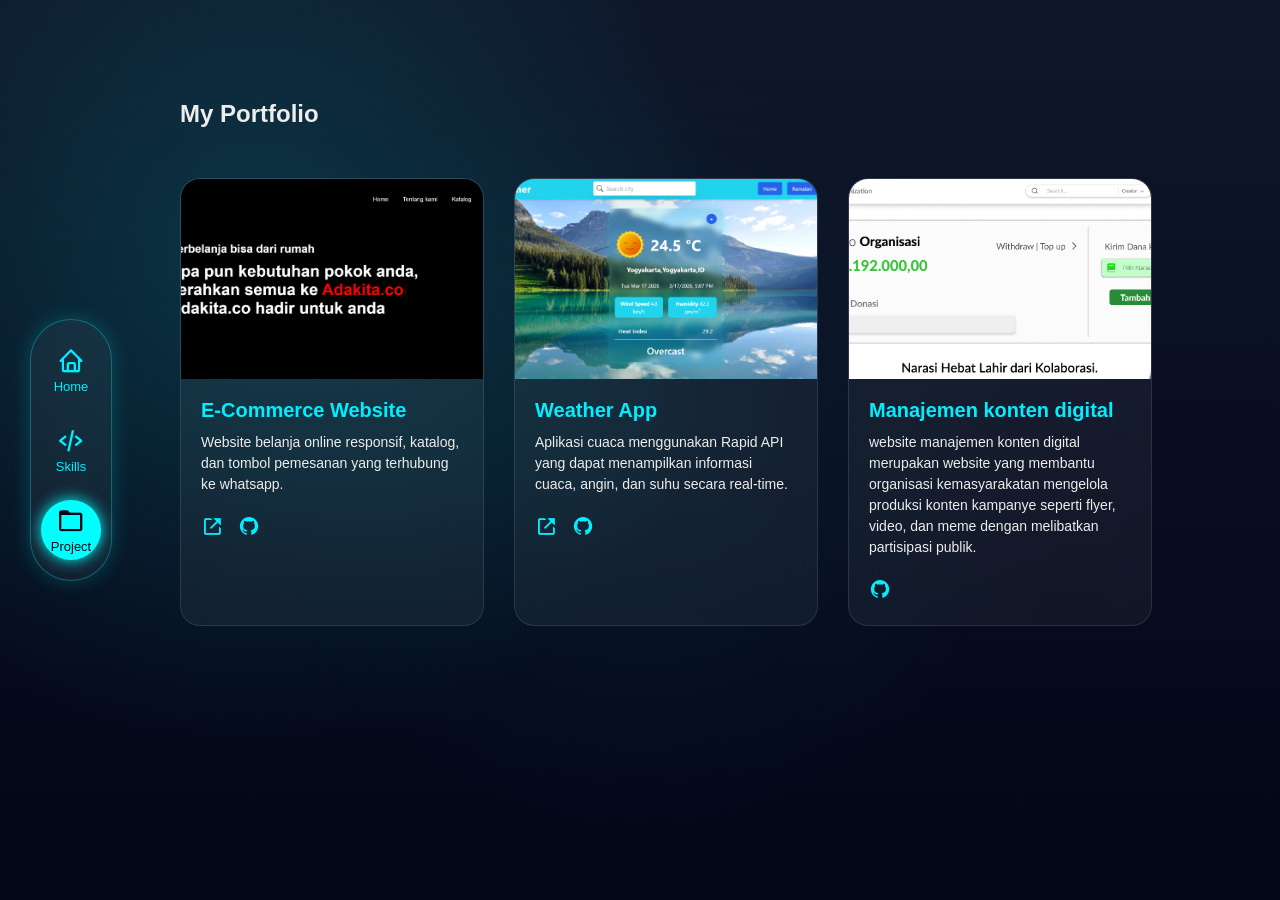
==== project.html @ 686c8ae5 "update" ====
<!DOCTYPE html>
<html lang="en">
<head>
    <meta charset="UTF-8">
    <meta name="viewport" content="width=device-width, initial-scale=1.0">
    <title>Projects - Riski Almunawar</title>
    <link rel="stylesheet" href="style.css">
    <link href='https://unpkg.com/boxicons@2.1.4/css/boxicons.min.css' rel='stylesheet'>
</head>
<body>

    <header class="header">
        <nav class="sidebar">
            <a href="index.html" class="nav-item">
                <i class='bx bx-home'></i>
                <span>Home</span>
            </a>
            <a href="skills.html" class="nav-item">
                <i class='bx bx-code-alt'></i>
                <span>Skills</span>
            </a>
            <a href="project.html" class="nav-item active">
                <i class='bx bx-folder'></i>
                <span>Project</span>
            </a>
        </nav>
    </header>

    <section class="projects">
        <h2 class="section-title">My <span>Portfolio</span></h2>

        <div class="projects-grid">
            <div class="project-card">
                <div class="project-img">
                    <img src="asset/kmo.png" alt="Project 1">
                </div>
                <div class="project-info">
                    <h4>E-Commerce Website</h4>
                    <p>Website belanja online responsif, katalog, dan tombol pemesanan yang terhubung ke whatsapp.</p>
                    <div class="project-links">
                        <a href="https://hachiik0.github.io/Website-Penjualan-barang/"><i class='bx bx-link-external'></i></a>
                        <a href="https://github.com/Hachiik0/Website-Penjualan-barang"><i class='bx bxl-github'></i></a>
                    </div>
                </div>
            </div>

            <div class="project-card">
                <div class="project-img">
                    <img src="asset/cuaca.png" alt="Project 2">
                </div>
                <div class="project-info">
                    <h4>Weather App</h4>
                    <p>Aplikasi cuaca menggunakan Rapid API yang dapat menampilkan informasi cuaca, angin, dan suhu secara real-time.</p>
                    <div class="project-links">
                        <a href="https://sky-watcher-2tgn.vercel.app/"><i class='bx bx-link-external'></i></a>
                        <a href="https://github.com/Hachiik0/SkyWatcher"><i class='bx bxl-github'></i></a>
                    </div>
                </div>
            </div>

            <div class="project-card">
                <div class="project-img">
                    <img src="asset/dpsi.png" alt="Project 3">
                </div>
                <div class="project-info">
                    <h4>Manajemen konten digital</h4>
                    <p>website manajemen konten digital merupakan website yang membantu organisasi kemasyarakatan mengelola produksi konten kampanye seperti flyer, video, dan meme dengan melibatkan partisipasi publik.</p>
                    <div class="project-links">
                        <a href="https://github.com/Hachiik0/Manajemen-Konten-Digital"><i class='bx bxl-github'></i></a>
                    </div>
                </div>
            </div>
            </div>
            
            
        

        
    </section>

    <script src="main.js"></script>
</body>
</html>
---- style.css ----
*{
    margin:0;
    padding:0;
    box-sizing:border-box;
    font-family:'Poppins',sans-serif;
}

body{
    color:#ededed;
    background:
        radial-gradient(circle at 20% 30%, rgba(0,255,255,0.15), transparent 40%),
        linear-gradient(180deg,#0F172A,#020617);
    overflow-x:hidden;
}

/* ================= HEADER & SIDEBAR (ORIGINAL) ================= */
.header{
    position:fixed;
    top:20px;
    left:30px;
    z-index:100;
}

#menu-icon{
    display:none;
    font-size:26px;
    color:#0ef;
    cursor:pointer;
}

.sidebar{
    position:fixed;
    left:30px;
    top:50%;
    transform:translateY(-50%);
    display:flex;
    flex-direction:column;
    gap:20px;
    padding:20px 10px;
    background:rgba(255,255,255,0.05);
    border:1px solid rgba(0,255,255,0.3);
    backdrop-filter:blur(10px);
    border-radius:60px;
    box-shadow:0 0 20px rgba(0,255,255,0.2);
}

.sidebar .nav-item{
    width:60px;
    height:60px;
    display:flex;
    flex-direction:column;
    align-items:center;
    justify-content:center;
    border-radius:50%;
    color:#0ef;
    text-decoration:none;
    transition:0.3s;
}

.sidebar .nav-item i{ font-size:28px; margin-bottom:4px; }
.sidebar .nav-item span{ font-size:13px; }
.sidebar .nav-item:hover{ color:#fff; }

.sidebar a{
    display:flex;
    align-items:center;
    justify-content:center;
    width:45px;
    height:45px;
    font-size:22px;
    color:#0ef;
    text-decoration:none;
    border-radius:50%;
    transition:.3s;
}

.sidebar a:hover, .sidebar a.active{
    background:cyan;
    color:#020617;
    box-shadow:0 0 15px cyan;
}

/* ================= HOME SECTION (ORIGINAL) ================= */
.home{
    display:flex;
    align-items:center;
    justify-content:space-between;
    min-height:100vh;
    padding:70px 10% 0 150px;
    gap:40px;
}

.home-content{ max-width:600px; }
.home-content h3{ font-size:28px; font-weight:700; }
.home-content h3 span{ color:#0ef; }
.home-content h1{ font-size:56px; font-weight:700; }
.home-content p{ font-size:18px; margin-top:10px; line-height:1.6; }

.home-img img{
    width:260px;
    height:260px;
    border-radius:50%;
    object-fit:cover;
    border:4px solid rgba(0,255,255,0.4);
    box-shadow:0 0 30px rgba(0,255,255,0.5);
}

.home-sci{ margin-top:20px; }
.home-sci a{
    display:inline-flex;
    justify-content:center;
    align-items:center;
    width:40px;
    height:40px;
    border:2px solid #0ef;
    border-radius:50%;
    font-size:20px;
    color:#0ef;
    margin-right:15px;
    transition:.5s;
}
.home-sci a:hover{ background:cyan; color:#020617; box-shadow:0 0 20px cyan; }

.btn-box{
    display:inline-block;
    margin-top:20px;
    padding:12px 28px;
    background:#2f3c3d;
    border-radius:40px;
    font-size:16px;
    color:cyan;
    text-decoration:none;
    font-weight:600;
    box-shadow: 0 0 5px #0ef, 0 0 25px #0ef;
    transition:.3s;
}
.btn-box:hover{ background:cyan; color:#081b29; box-shadow: 0 0 50px cyan; }

/* ================= SKILLS SECTION (FIXED LAYOUT & GLASS) ================= */
section.skills {
    padding: 100px 10% 100px 180px !important; 
    min-height: 100vh;
    background:
        radial-gradient(circle at 80% 20%, rgba(0,255,255,0.1), transparent 40%),
        linear-gradient(180deg,#020617,#0F172A);
}

section.skills .section-title {
    text-align: center;
    font-size: 42px;
    color: #0ef;
    margin-bottom: 50px;
}

section.skills .skills-category h3 {
    text-align: center;
    font-size: 26px;
    margin-bottom: 15px;
    margin-top: 40px;
    color: cyan;
}

section.skills .skills-grid {
    display: grid;
    grid-template-columns: repeat(3, 1fr); 
    gap: 25px;
}

/* Glassmorphism Effect */
section.skills .skill-card {
    background: rgba(255, 255, 255, 0.08);
    backdrop-filter: blur(25px) saturate(180%);
    -webkit-backdrop-filter: blur(25px) saturate(180%); 
    border: 1px solid rgba(255, 255, 255, 0.15);
    border-radius: 20px;
    padding: 35px 25px;
    text-align: center;
    transition: 0.4s ease;
    box-shadow: 0 10px 30px rgba(0, 0, 0, 0.3);
}

section.skills .skill-card i {
    font-size: 45px;
    color: #0ef;
    margin-bottom: 15px;
    display: block;
}

section.skills .skill-card h4 { font-size: 20px; color: #fff; margin-bottom: 12px; }
section.skills .skill-card p {
    font-size: 14px;
    line-height: 1.6;
    color: rgba(255, 255, 255, 0.7);
}

section.skills .skill-card:hover {
    transform: translateY(-10px);
    border-color: #0ef;
    box-shadow: 0 0 20px rgba(0, 255, 255, 0.2);
}

section.skills .skill-tags { display: flex; flex-wrap: wrap; gap: 12px; }
section.skills .skill-tags span {
    padding: 10px 20px;
    background: rgba(255, 255, 255, 0.05);
    backdrop-filter: blur(10px);
    border: 1px solid rgba(0, 255, 255, 0.3);
    border-radius: 25px;
    color: #0ef;
    font-size: 14px;
    transition: 0.3s;
}
section.skills .skill-tags span:hover { background: #0ef; color: #020617; }

.skill-logos {
    display: flex;
    flex-wrap: wrap;
    justify-content: center;
    gap: 25px;
    max-width: 1000px;
    margin: 0 auto;
}

/* Kotak Logo di Desktop */
.logo-item {
    display: flex;
    flex-direction: column;
    align-items: center;
    justify-content: center;
    width: 110px; 
    padding: 20px 10px;
    background: rgba(255, 255, 255, 0.05);
    backdrop-filter: blur(10px);
    border: 1px solid rgba(255, 255, 255, 0.1);
    border-radius: 15px;
    cursor: pointer; /* Mengubah kursor jadi tangan saat diarahkan */
    transition: all 0.4s ease; /* Membuat transisi jadi halus */
}

/* Ukuran Gambar Logo di Desktop */
.logo-item img {
    width: 50px; 
    height: 50px;
    object-fit: contain;
    margin-bottom: 10px;
}

.logo-item span {
    font-size: 12px;
    color: #0ef;
    text-align: center;
}

.logo-item:hover {
    /* 1. Efek angkat sedikit ke atas */
    transform: translateY(-8px) scale(1.05); 
    
    /* 2. Efek cahaya (Glow) di sekeliling kotak */
    box-shadow: 0 0 20px rgba(0, 255, 255, 0.4); 
    
    /* 3. Warna border berubah jadi Cyan menyala */
    border-color: #0ef; 
    
    /* 4. Background jadi sedikit lebih terang */
    background: rgba(0, 255, 255, 0.1); 
}

.logo-item:hover img {
    /* Memberikan efek cahaya pada gambar logonya */
    filter: drop-shadow(0 0 10px rgba(0, 255, 255, 0.6));
    transition: 0.3s;
}

/* EFEK PADA TEKS DI BAWAH LOGO */
.logo-item:hover span {
    color: #fff; /* Teks berubah jadi putih agar lebih terlihat */
    text-shadow: 0 0 5px #0ef;
    transition: 0.3s;
}

/* =================Project section ================= */
section.projects {
    min-height: 100vh;
    padding: 100px 10% 100px 180px !important; /* Jarak dari sidebar dikunci */
    background: radial-gradient(circle at 50% 50%, rgba(0,255,255,0.05), transparent 50%);
}

.projects-grid {
    display: grid;
    grid-template-columns: repeat(3, 1fr);
    gap: 30px;
    margin-top: 50px;
    align-items: stretch;
}

/* Card Project Style */
.project-card {
    background: rgba(255, 255, 255, 0.05);
    backdrop-filter: blur(20px);
    border: 1px solid rgba(255, 255, 255, 0.1);
    border-radius: 20px;
    overflow: hidden; /* Agar gambar tidak keluar dari radius */
    transition: 0.4s ease;
}

.project-img {
    width: 100%;
    height: 200px;
    overflow: hidden;
}

.project-img img {
    width: 100%;
    height: 100%;
    object-fit: cover;
    transition: 0.5s;
}

.project-info {
    padding: 20px;
}

.project-info h4 {
    font-size: 20px;
    color: #0ef;
    margin-bottom: 10px;
}

.project-info p {
    font-size: 14px;
    line-height: 1.5;
    color: #ededed;
    margin-bottom: 20px;
}

.project-links {
    display: flex;
    gap: 15px;
}

.project-links a {
    font-size: 22px;
    color: #0ef;
    transition: 0.3s;
}

/* HOVER EFFECTS */
.project-card:hover {
    transform: translateY(-10px);
    border-color: #0ef;
    box-shadow: 0 0 20px rgba(0, 255, 255, 0.2);
}

.project-card:hover .project-img img {
    transform: scale(1.1);
}

.project-links a:hover {
    color: #fff;
    text-shadow: 0 0 10px #0ef;
}

/* ================= RESPONSIVE================= */

@media (max-width:992px){
    .home{ padding-left:120px; }
    .home-content h1{ font-size:42px; }
    .home-img img{ width:200px; height:200px; }
    section.skills { padding-left: 140px !important; }
}

@media (max-width:768px){
    /* Sidebar Mobile Original */
    .sidebar{
        top:20px;
        left:50%;
        transform:translateX(-50%);
        flex-direction:row;
        gap:12px;
        padding:8px 16px;
        border-radius:50px;
    }
    .sidebar a{ width:36px; height:36px; font-size:18px; }

    .header{
        width:100%;
        left:0;
        top:0;
        padding:15px 20px;
        display:flex;
        justify-content:space-between;
        align-items:center;
    }

.skill-logos {
        justify-content: center; /* Logo ke tengah di HP */
        gap: 15px;
    }

    .logo-item {
        width: 85px; /* Kotak mengecil di HP */
        padding: 15px 5px;
    }

    .logo-item img {
        width: 35px; /* Gambar logo mengecil di HP */
        height: 35px;
    }

    .logo-item span {
        font-size: 10px;
    }

    section.projects {
        padding: 120px 20px 40px 20px !important;
    }

    .projects-grid {
        grid-template-columns: 1fr;
    }       

    /* Home Mobile Original */
    .home{
        padding:120px 20px 40px 20px;
        display:flex;
        flex-direction:row;
        align-items:center;
        justify-content:space-between;
        gap:25px;
    }
    .home-content{ max-width:120%; }
    .home-content h3{ font-size:20px; margin-bottom:5px; }
    .home-content h1{ white-space: nowrap; font-size:34px; margin-bottom:8px; }
    .home-content p{ font-size:15px; line-height:1.7; margin-top:12px; }
    .home-img img{ width:140px; height:140px; border-radius:50%; }
    .home-sci{ margin-top:18px; }
    .home-sci a{ width:36px; height:36px; font-size:18px; margin-right:10px; }
    .btn-box{ margin-top:18px; padding:10px 20px; font-size:14px; }

    /* Skills Mobile Fixed */
    section.skills { padding: 120px 20px 40px 20px !important; }
    section.skills .skills-grid { grid-template-columns: 1fr; }
    section.skills .section-title { font-size: 32px; }
}

@media (max-width:480px){
    .home-content h1{ font-size:28px; }
    .home-content h3{ font-size:18px; }
    .home-content p{ font-size:13px; }

.logo-item {
        width: 75px;
        gap: 10px;
    }
}
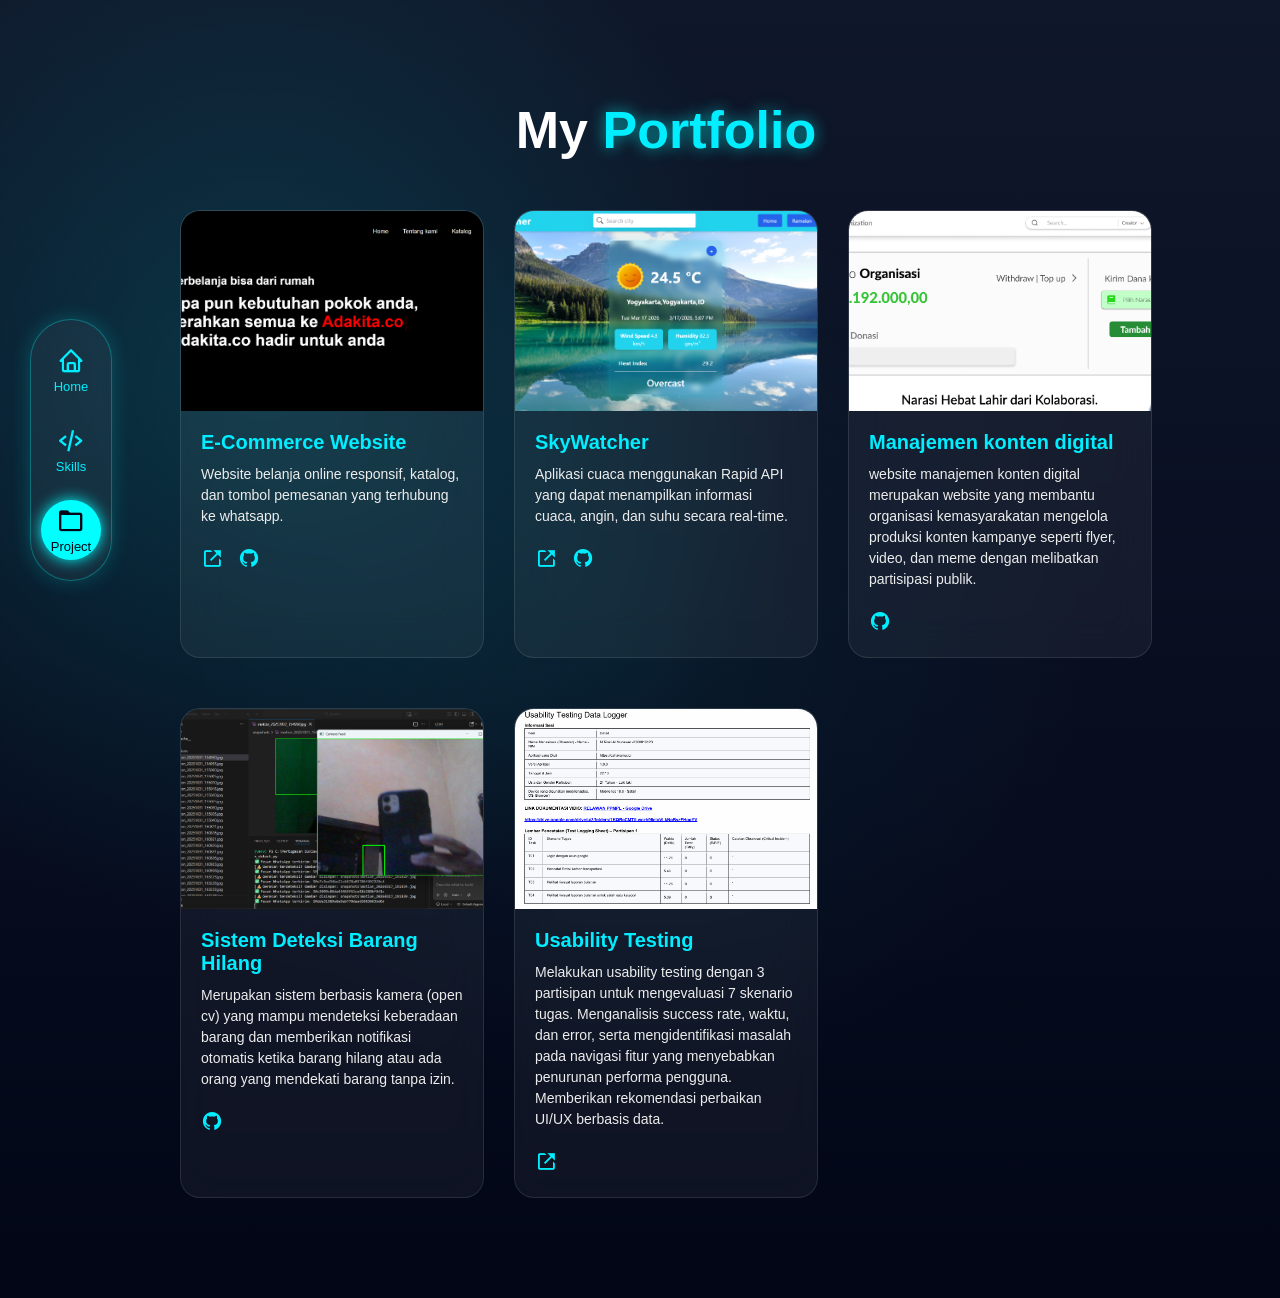
==== commit 85c1077d: "done" ====
--- a/project.html
+++ b/project.html
@@ -29,7 +29,7 @@
     <section class="projects">
         <h2 class="section-title">My <span>Portfolio</span></h2>
 
-        <div class="projects-grid">
+        <class class="projects-grid">
             <div class="project-card">
                 <div class="project-img">
                     <img src="asset/kmo.png" alt="Project 1">
@@ -49,7 +49,7 @@
                     <img src="asset/cuaca.png" alt="Project 2">
                 </div>
                 <div class="project-info">
-                    <h4>Weather App</h4>
+                    <h4>SkyWatcher</h4>
                     <p>Aplikasi cuaca menggunakan Rapid API yang dapat menampilkan informasi cuaca, angin, dan suhu secara real-time.</p>
                     <div class="project-links">
                         <a href="https://sky-watcher-2tgn.vercel.app/"><i class='bx bx-link-external'></i></a>
@@ -70,7 +70,40 @@
                     </div>
                 </div>
             </div>
+    </class>
+
+    <div class="projects-grid">
+    <div class="project-card">
+        <div class="project-img">
+            <img src="asset/dbh.png" alt="Project 4">
+        </div>
+        <div class="project-info">
+            <h4>Sistem Deteksi Barang Hilang</h4>
+            <p>Merupakan sistem berbasis kamera (open cv) yang mampu mendeteksi keberadaan 
+barang dan memberikan notifikasi otomatis ketika barang hilang atau ada orang yang mendekati barang 
+tanpa izin. </p>
+            <div class="project-links">
+                <a href="https://github.com/Hachiik0/Sistem-Deteksi-Barang-Hilang"><i class='bx bxl-github'></i></a>
             </div>
+        </div>
+    </div>
+
+    <div class="project-card">
+        <div class="project-img">
+            <img src="asset/qa.png" alt="Project 5">
+        </div>
+        <div class="project-info">
+            <h4>Usability Testing</h4>
+            <p>Melakukan usability testing dengan 3 partisipan untuk mengevaluasi 7 skenario
+tugas. Menganalisis success rate, waktu, dan error, serta mengidentifikasi masalah pada
+navigasi fitur yang menyebabkan penurunan performa pengguna. Memberikan
+rekomendasi perbaikan UI/UX berbasis data.</p>
+            <div class="project-links">
+                <a href="https://drive.google.com/drive/folders/1MDShLE2Ljhun_-KF52oRhHBnYQ0P-Rgm?usp=sharing"><i class='bx bx-link-external'></i></a>
+            </div>
+        </div>
+    </div>
+</div>
             
             
         
--- a/style.css
+++ b/style.css
@@ -148,8 +148,13 @@
 section.skills .section-title {
     text-align: center;
     font-size: 42px;
-    color: #0ef;
+    color: rgb(255, 255, 255);
     margin-bottom: 50px;
+}
+
+section.skills .section-title span {
+    color: #0ef;      /* Warna Cyan */
+    text-shadow: 0 0 15px rgba(0, 255, 255, 0.6); /* Efek cahaya neon */
 }
 
 section.skills .skills-category h3 {
@@ -281,8 +286,22 @@
 /* =================Project section ================= */
 section.projects {
     min-height: 100vh;
-    padding: 100px 10% 100px 180px !important; /* Jarak dari sidebar dikunci */
+    padding: 100px 10% 100px 180px !important; 
     background: radial-gradient(circle at 50% 50%, rgba(0,255,255,0.05), transparent 50%);
+}
+
+section.projects .section-title {
+    text-align: center;
+    width: 100%;
+    font-size: 52px; 
+    color: #fff;      
+    margin-bottom: 50px;
+}
+
+
+section.projects .section-title span {
+    color: #0ef;      
+    text-shadow: 0 0 15px rgba(0, 255, 255, 0.6); 
 }
 
 .projects-grid {
@@ -299,7 +318,7 @@
     backdrop-filter: blur(20px);
     border: 1px solid rgba(255, 255, 255, 0.1);
     border-radius: 20px;
-    overflow: hidden; /* Agar gambar tidak keluar dari radius */
+    overflow: hidden; 
     transition: 0.4s ease;
 }
 
@@ -393,17 +412,17 @@
     }
 
 .skill-logos {
-        justify-content: center; /* Logo ke tengah di HP */
+        justify-content: center; 
         gap: 15px;
     }
 
     .logo-item {
-        width: 85px; /* Kotak mengecil di HP */
+        width: 85px; 
         padding: 15px 5px;
     }
 
     .logo-item img {
-        width: 35px; /* Gambar logo mengecil di HP */
+        width: 35px; 
         height: 35px;
     }
 
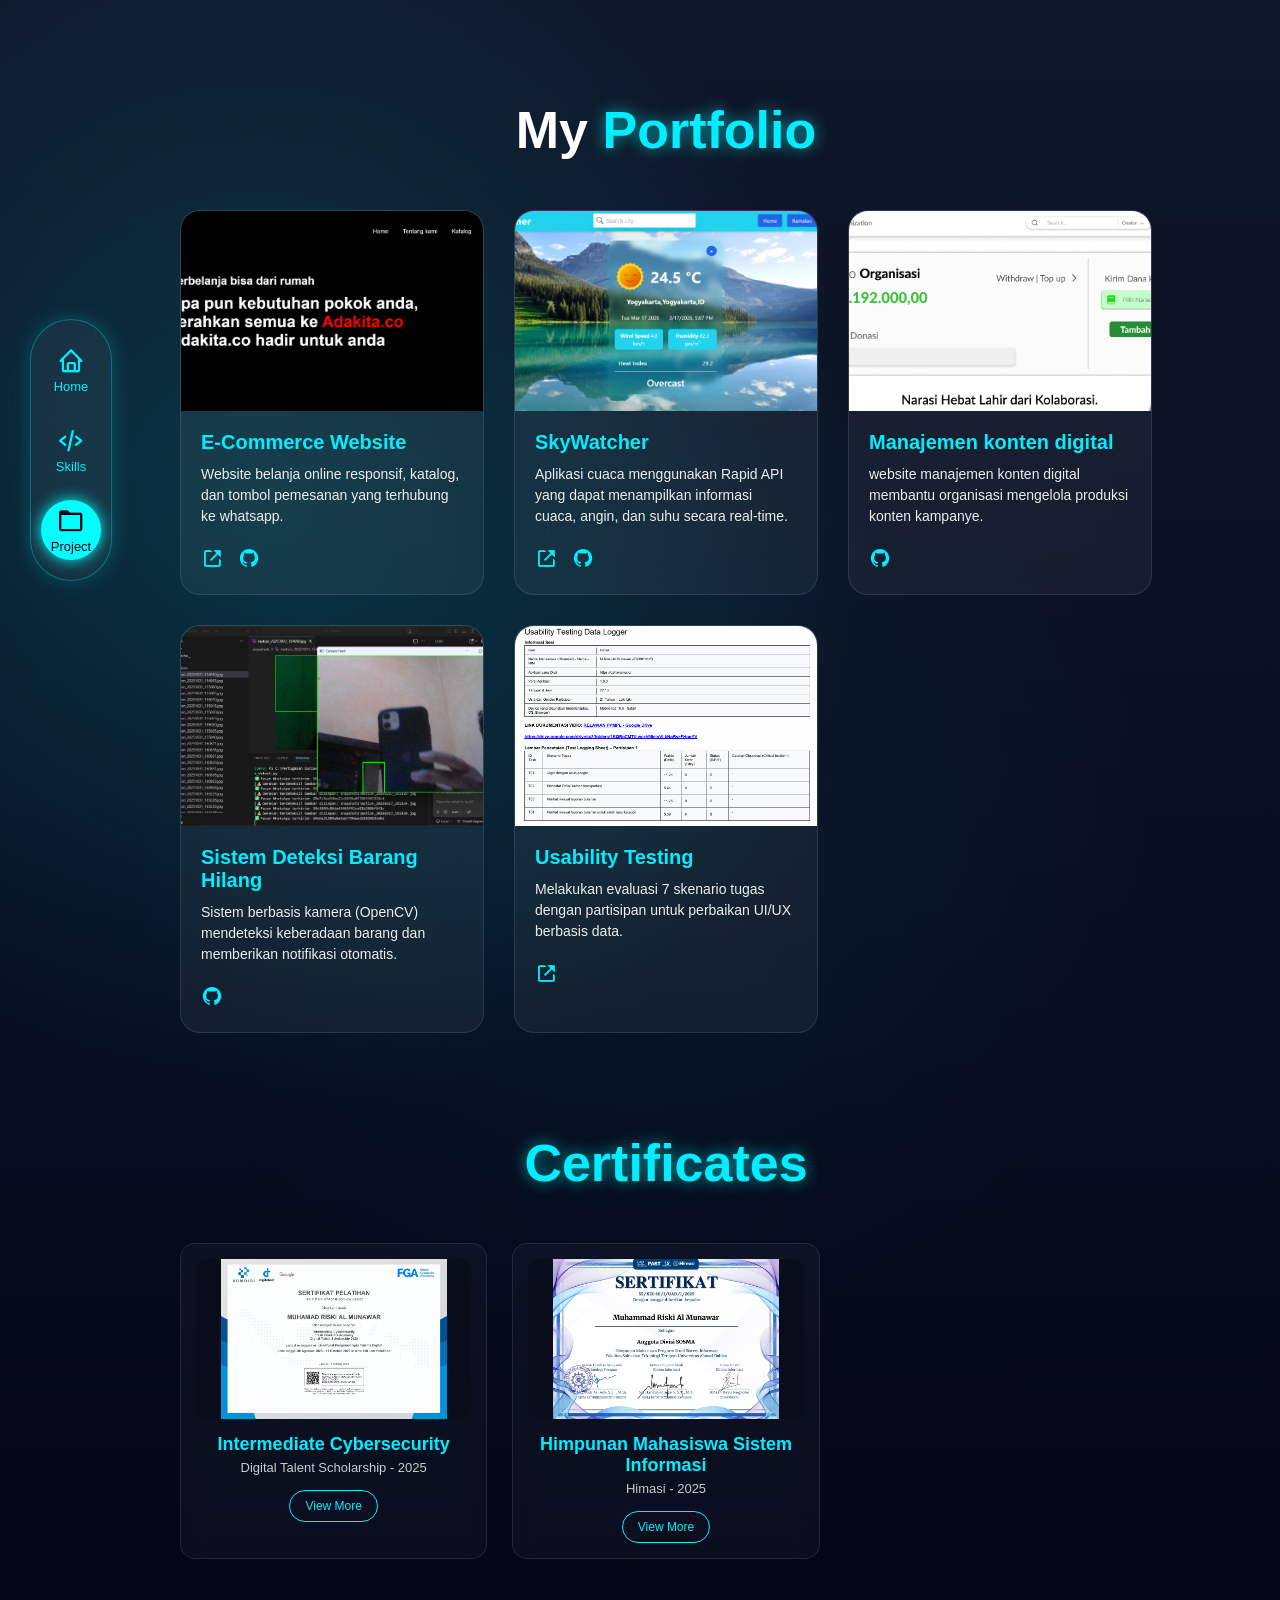
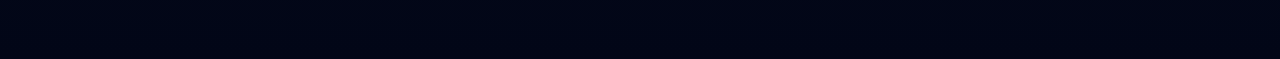
==== commit 390e07b4: "oek" ====
--- a/project.html
+++ b/project.html
@@ -29,11 +29,9 @@
     <section class="projects">
         <h2 class="section-title">My <span>Portfolio</span></h2>
 
-        <class class="projects-grid">
+        <div class="projects-grid">
             <div class="project-card">
-                <div class="project-img">
-                    <img src="asset/kmo.png" alt="Project 1">
-                </div>
+                <div class="project-img"><img src="asset/kmo.png" alt="Project 1"></div>
                 <div class="project-info">
                     <h4>E-Commerce Website</h4>
                     <p>Website belanja online responsif, katalog, dan tombol pemesanan yang terhubung ke whatsapp.</p>
@@ -45,9 +43,7 @@
             </div>
 
             <div class="project-card">
-                <div class="project-img">
-                    <img src="asset/cuaca.png" alt="Project 2">
-                </div>
+                <div class="project-img"><img src="asset/cuaca.png" alt="Project 2"></div>
                 <div class="project-info">
                     <h4>SkyWatcher</h4>
                     <p>Aplikasi cuaca menggunakan Rapid API yang dapat menampilkan informasi cuaca, angin, dan suhu secara real-time.</p>
@@ -59,57 +55,71 @@
             </div>
 
             <div class="project-card">
-                <div class="project-img">
-                    <img src="asset/dpsi.png" alt="Project 3">
-                </div>
+                <div class="project-img"><img src="asset/dpsi.png" alt="Project 3"></div>
                 <div class="project-info">
                     <h4>Manajemen konten digital</h4>
-                    <p>website manajemen konten digital merupakan website yang membantu organisasi kemasyarakatan mengelola produksi konten kampanye seperti flyer, video, dan meme dengan melibatkan partisipasi publik.</p>
+                    <p>website manajemen konten digital membantu organisasi mengelola produksi konten kampanye.</p>
                     <div class="project-links">
                         <a href="https://github.com/Hachiik0/Manajemen-Konten-Digital"><i class='bx bxl-github'></i></a>
                     </div>
                 </div>
             </div>
-    </class>
 
-    <div class="projects-grid">
-    <div class="project-card">
-        <div class="project-img">
-            <img src="asset/dbh.png" alt="Project 4">
-        </div>
-        <div class="project-info">
-            <h4>Sistem Deteksi Barang Hilang</h4>
-            <p>Merupakan sistem berbasis kamera (open cv) yang mampu mendeteksi keberadaan 
-barang dan memberikan notifikasi otomatis ketika barang hilang atau ada orang yang mendekati barang 
-tanpa izin. </p>
-            <div class="project-links">
-                <a href="https://github.com/Hachiik0/Sistem-Deteksi-Barang-Hilang"><i class='bx bxl-github'></i></a>
+            <div class="project-card">
+                <div class="project-img"><img src="asset/dbh.png" alt="Project 4"></div>
+                <div class="project-info">
+                    <h4>Sistem Deteksi Barang Hilang</h4>
+                    <p>Sistem berbasis kamera (OpenCV) mendeteksi keberadaan barang dan memberikan notifikasi otomatis.</p>
+                    <div class="project-links">
+                        <a href="https://github.com/Hachiik0/Sistem-Deteksi-Barang-Hilang"><i class='bx bxl-github'></i></a>
+                    </div>
+                </div>
+            </div>
+
+            <div class="project-card">
+                <div class="project-img"><img src="asset/qa.png" alt="Project 5"></div>
+                <div class="project-info">
+                    <h4>Usability Testing</h4>
+                    <p>Melakukan evaluasi 7 skenario tugas dengan partisipan untuk perbaikan UI/UX berbasis data.</p>
+                    <div class="project-links">
+                        <a href="https://drive.google.com/drive/folders/1MDShLE2Ljhun_-KF52oRhHBnYQ0P-Rgm?usp=sharing"><i class='bx bx-link-external'></i></a>
+                    </div>
+                </div>
             </div>
         </div>
-    </div>
 
-    <div class="project-card">
-        <div class="project-img">
-            <img src="asset/qa.png" alt="Project 5">
-        </div>
-        <div class="project-info">
-            <h4>Usability Testing</h4>
-            <p>Melakukan usability testing dengan 3 partisipan untuk mengevaluasi 7 skenario
-tugas. Menganalisis success rate, waktu, dan error, serta mengidentifikasi masalah pada
-navigasi fitur yang menyebabkan penurunan performa pengguna. Memberikan
-rekomendasi perbaikan UI/UX berbasis data.</p>
-            <div class="project-links">
-                <a href="https://drive.google.com/drive/folders/1MDShLE2Ljhun_-KF52oRhHBnYQ0P-Rgm?usp=sharing"><i class='bx bx-link-external'></i></a>
+        <h2 class="section-title" style="margin-top: 100px;"><span>Certificates</span></h2>
+
+        <div class="certificate-grid">
+            <div class="cert-card">
+                <div class="cert-img">
+                    <img src="asset/Cyber_page-0001.jpg" alt="Sertifikat 1">
+                </div>
+                <div class="cert-info">
+                    <h4>Intermediate Cybersecurity</h4>
+                    <p>Digital Talent Scholarship - 2025</p>
+                    <a href="javascript:void(0)" class="view-cert">View More</a>
+                </div>
+            </div>
+
+            <div class="cert-card">
+                <div class="cert-img">
+                    <img src="asset/sertif himasi_page-0001.jpg" alt="Sertifikat 2">
+                </div>
+                <div class="cert-info">
+                    <h4>Himpunan Mahasiswa Sistem Informasi</h4>
+                    <p>Himasi - 2025</p>
+                    <a href="javascript:void(0)" class="view-cert">View More</a>
+                </div>
             </div>
         </div>
+    </section>
+
+    <div id="certModal" class="modal">
+        <span class="close-modal">&times;</span>
+        <img class="modal-content" id="fullImg">
+        <div id="caption"></div>
     </div>
-</div>
-            
-            
-        
-
-        
-    </section>
 
     <script src="main.js"></script>
 </body>
--- a/style.css
+++ b/style.css
@@ -473,3 +473,134 @@
     }
 }
 
+/* ================= CERTIFICATE SECTION ================= */
+.certificate-grid {
+    display: grid;
+    grid-template-columns: repeat(3, 1fr);
+    gap: 25px;
+    margin-top: 50px;
+    width: 100%;
+}
+
+.cert-card {
+    background: rgba(255, 255, 255, 0.03);
+    backdrop-filter: blur(15px);
+    border: 1px solid rgba(255, 255, 255, 0.1);
+    border-radius: 15px;
+    padding: 15px;
+    transition: 0.4s;
+    text-align: center;
+}
+
+.cert-img {
+    width: 100%;
+    height: 160px; /* Lebih pendek dari project card */
+    border-radius: 10px;
+    overflow: hidden;
+    margin-bottom: 15px;
+}
+
+.cert-img img {
+    width: 100%;
+    height: 100%;
+    object-fit: contain; /* Agar sertifikat tidak terpotong */
+    background: rgba(0, 0, 0, 0.2);
+}
+
+.cert-info h4 {
+    font-size: 18px;
+    color: #0ef;
+    margin-bottom: 5px;
+}
+
+.cert-info p {
+    font-size: 13px;
+    color: #ccc;
+    margin-bottom: 15px;
+}
+
+.view-cert {
+    display: inline-block;
+    padding: 8px 15px;
+    background: transparent;
+    border: 1px solid #0ef;
+    border-radius: 20px;
+    color: #0ef;
+    text-decoration: none;
+    font-size: 12px;
+    font-weight: 500;
+    transition: 0.3s;
+}
+
+.view-cert:hover {
+    background: #0ef;
+    color: #020617;
+    box-shadow: 0 0 10px #0ef;
+}
+
+.cert-card:hover {
+    transform: scale(1.03);
+    border-color: #0ef;
+}
+
+/* ================= RESPONSIVE CERTIFICATE ================= */
+@media (max-width: 992px) {
+    .certificate-grid {
+        grid-template-columns: repeat(2, 1fr);
+    }
+}
+
+@media (max-width: 768px) {
+    .certificate-grid {
+        grid-template-columns: 1fr;
+    }
+}
+
+/* ================= MODAL================= */
+.modal {
+    display: none;
+    position: fixed;
+    z-index: 10000; /* Angka tinggi agar tidak tertutup apapun */
+    padding-top: 50px;
+    left: 0;
+    top: 0;
+    width: 100%;
+    height: 100%;
+    background-color: rgba(0, 0, 0, 0.9);
+    backdrop-filter: blur(8px);
+}
+
+.modal-content {
+    margin: auto;
+    display: block;
+    width: 80%;
+    max-width: 800px;
+    border: 2px solid #0ef;
+    border-radius: 10px;
+    animation: zoom 0.3s ease;
+}
+
+@keyframes zoom {
+    from {transform: scale(0)} 
+    to {transform: scale(1)}
+}
+
+.close-modal {
+    position: absolute;
+    top: 20px;
+    right: 35px;
+    color: #0ef;
+    font-size: 40px;
+    font-weight: bold;
+    cursor: pointer;
+}
+
+#caption {
+    margin: auto;
+    display: block;
+    width: 80%;
+    text-align: center;
+    color: #fff;
+    padding: 20px 0;
+    font-weight: 500;
+}
